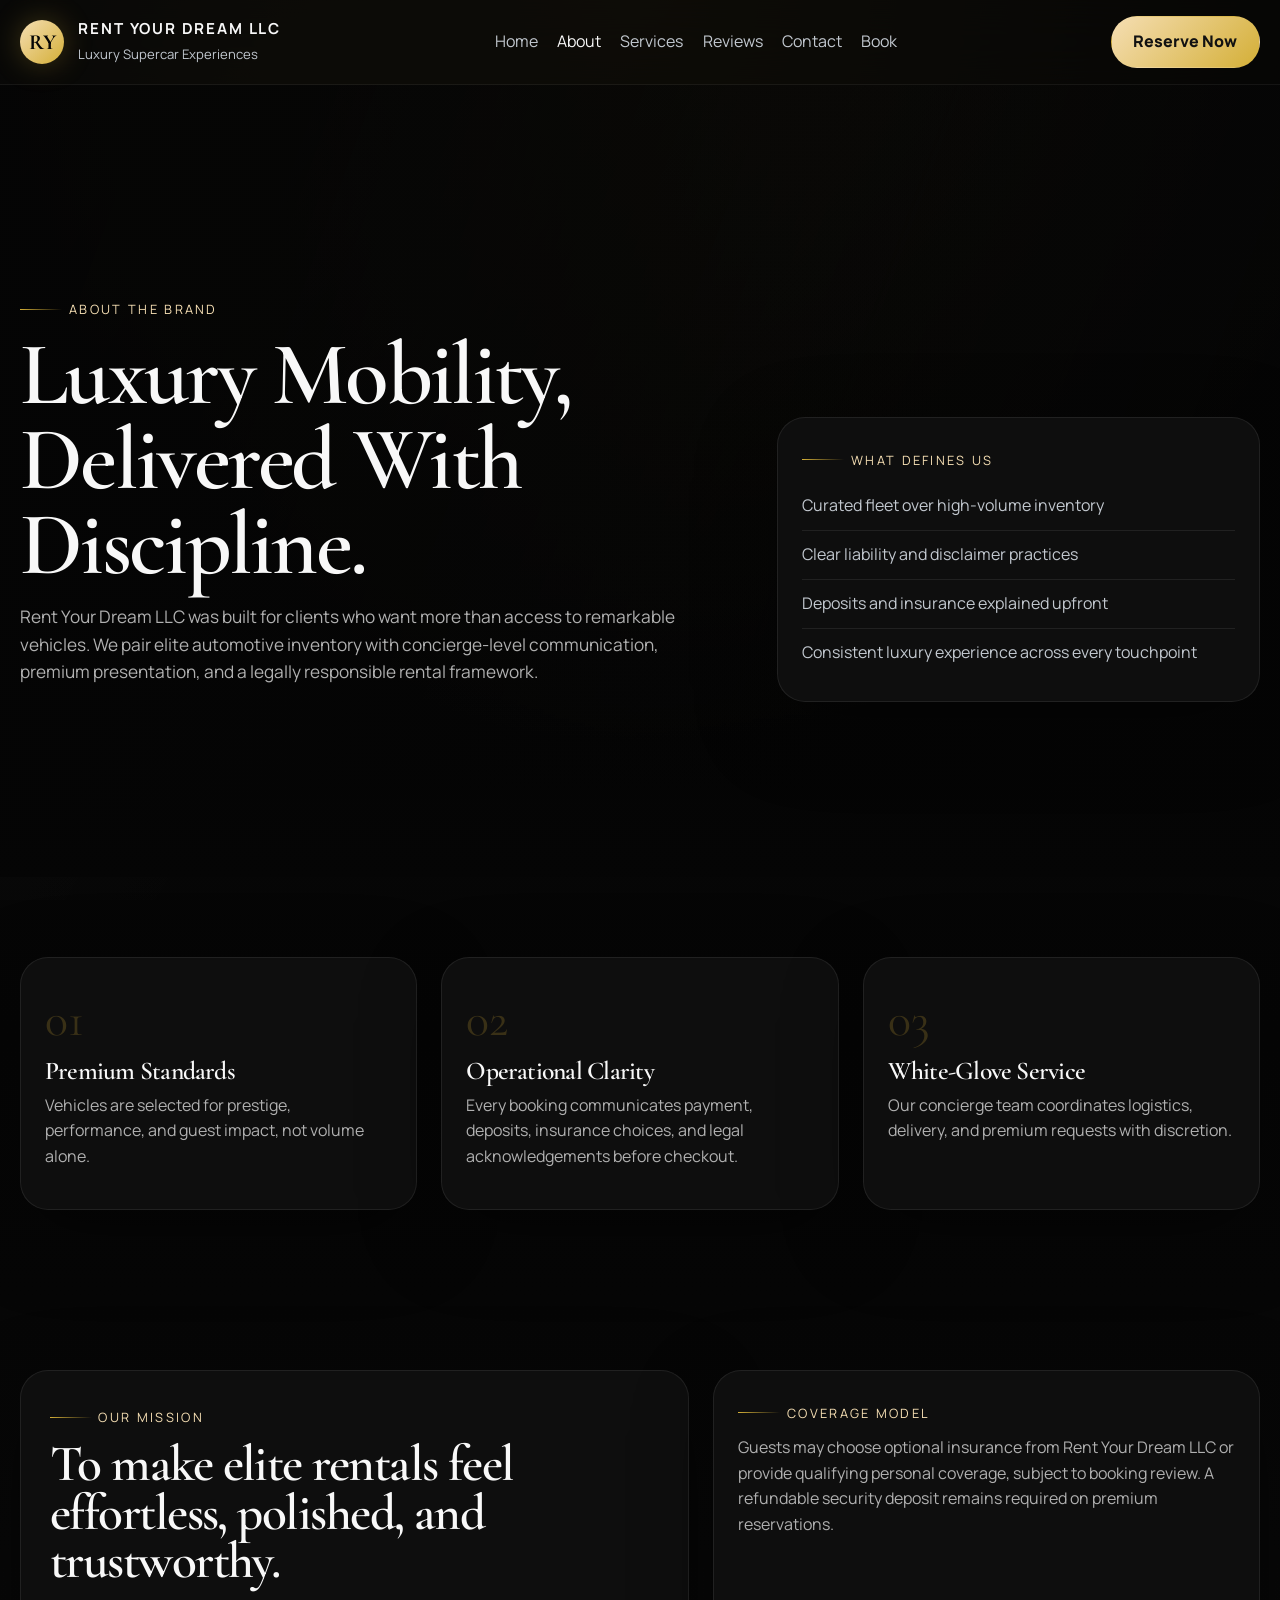
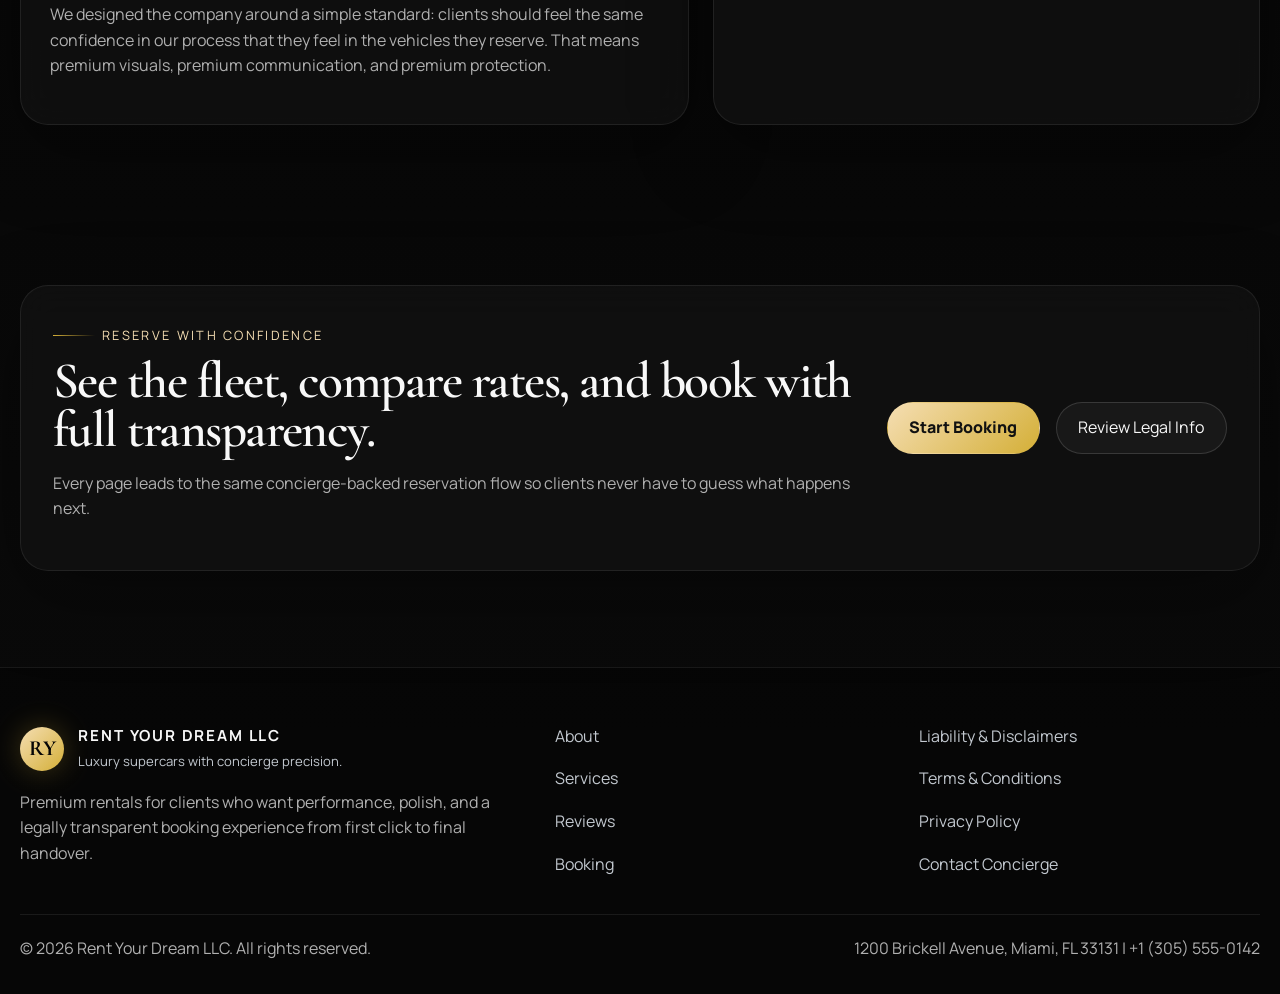
==== about.html @ 2380b27b "first" ====
<!DOCTYPE html>
<html lang="en">
  <head>
    <meta charset="UTF-8">
    <meta name="viewport" content="width=device-width, initial-scale=1.0">
    <title>About | Rent Your Dream LLC</title>
    <meta name="description" content="Learn how Rent Your Dream LLC delivers high-touch supercar rentals with concierge service, legal clarity, and a luxury-first client experience.">
    <link rel="canonical" href="https://rentyourdreamllc.com/about.html">
    <link rel="preconnect" href="https://fonts.googleapis.com">
    <link rel="preconnect" href="https://fonts.gstatic.com" crossorigin>
    <link href="https://fonts.googleapis.com/css2?family=Cormorant+Garamond:wght@500;600;700&family=Manrope:wght@400;500;600;700;800&display=swap" rel="stylesheet">
    <link rel="stylesheet" href="assets/css/styles.css">
  </head>
  <body data-page="about">
    <div class="site-shell">
      <header class="site-header">
        <div class="container nav-wrap">
          <a class="brand" href="index.html"><span class="brand-mark">RY</span><span class="brand-copy"><strong>Rent Your Dream LLC</strong><span>Luxury Supercar Experiences</span></span></a>
          <nav class="nav-links" aria-label="Primary">
            <a href="index.html" data-nav="home">Home</a>
            <a href="about.html" data-nav="about">About</a>
            <a href="services.html" data-nav="services">Services</a>
            <a href="reviews.html" data-nav="reviews">Reviews</a>
            <a href="contact.html" data-nav="contact">Contact</a>
            <a href="booking.html" data-nav="booking">Book</a>
          </nav>
          <div class="nav-cta"><a class="button button-primary" href="booking.html">Reserve Now</a></div>
        </div>
      </header>
      <main>
        <section class="hero" style="--hero-image: linear-gradient(110deg, rgba(5, 5, 5, 0.68), rgba(5, 5, 5, 0.5)), url('https://images.unsplash.com/photo-1494905998402-395d579af36f?auto=format&fit=crop&w=1600&q=80')">
          <div class="container hero-content">
            <div class="hero-grid">
              <div class="reveal">
                <p class="eyebrow">About The Brand</p>
                <h1>Luxury Mobility, Delivered With Discipline.</h1>
                <p class="lead">Rent Your Dream LLC was built for clients who want more than access to remarkable vehicles. We pair elite automotive inventory with concierge-level communication, premium presentation, and a legally responsible rental framework.</p>
              </div>
              <aside class="hero-panel reveal">
                <p class="eyebrow">What Defines Us</p>
                <ul class="check-list">
                  <li>Curated fleet over high-volume inventory</li>
                  <li>Clear liability and disclaimer practices</li>
                  <li>Deposits and insurance explained upfront</li>
                  <li>Consistent luxury experience across every touchpoint</li>
                </ul>
              </aside>
            </div>
          </div>
        </section>

        <section class="section">
          <div class="container grid-3">
            <article class="feature-card reveal">
              <div class="accent-number">01</div>
              <h3>Premium Standards</h3>
              <p>Vehicles are selected for prestige, performance, and guest impact, not volume alone.</p>
            </article>
            <article class="feature-card reveal">
              <div class="accent-number">02</div>
              <h3>Operational Clarity</h3>
              <p>Every booking communicates payment, deposits, insurance choices, and legal acknowledgements before checkout.</p>
            </article>
            <article class="feature-card reveal">
              <div class="accent-number">03</div>
              <h3>White-Glove Service</h3>
              <p>Our concierge team coordinates logistics, delivery, and premium requests with discretion.</p>
            </article>
          </div>
        </section>

        <section class="section">
          <div class="container split-layout">
            <div class="glass-card reveal" style="padding:1.8rem;">
              <p class="eyebrow">Our Mission</p>
              <h2>To make elite rentals feel effortless, polished, and trustworthy.</h2>
              <p>We designed the company around a simple standard: clients should feel the same confidence in our process that they feel in the vehicles they reserve. That means premium visuals, premium communication, and premium protection.</p>
            </div>
            <div class="info-card reveal">
              <p class="eyebrow">Coverage Model</p>
              <p>Guests may choose optional insurance from Rent Your Dream LLC or provide qualifying personal coverage, subject to booking review. A refundable security deposit remains required on premium reservations.</p>
            </div>
          </div>
        </section>

        <section class="section cta-section">
          <div class="container">
            <div class="cta-panel reveal">
              <div>
                <p class="eyebrow">Reserve With Confidence</p>
                <h2>See the fleet, compare rates, and book with full transparency.</h2>
                <p>Every page leads to the same concierge-backed reservation flow so clients never have to guess what happens next.</p>
              </div>
              <div class="cta-actions">
                <a class="button button-primary" href="booking.html">Start Booking</a>
                <a class="button button-secondary" href="legal.html">Review Legal Info</a>
              </div>
            </div>
          </div>
        </section>
      </main>
      <footer class="site-footer">
        <div class="container">
          <div class="footer-grid">
            <div><a class="brand" href="index.html"><span class="brand-mark">RY</span><span class="brand-copy"><strong>Rent Your Dream LLC</strong><span>Luxury supercars with concierge precision.</span></span></a><p style="margin-top:1rem;">Premium rentals for clients who want performance, polish, and a legally transparent booking experience from first click to final handover.</p></div>
            <div class="footer-links"><a href="about.html">About</a><a href="services.html">Services</a><a href="reviews.html">Reviews</a><a href="booking.html">Booking</a></div>
            <div class="footer-links"><a href="legal.html">Liability & Disclaimers</a><a href="terms.html">Terms & Conditions</a><a href="privacy.html">Privacy Policy</a><a href="contact.html">Contact Concierge</a></div>
          </div>
          <div class="footer-bottom"><span class="muted">© 2026 Rent Your Dream LLC. All rights reserved.</span><span class="muted">1200 Brickell Avenue, Miami, FL 33131 | +1 (305) 555-0142</span></div>
        </div>
      </footer>
    </div>
    <script src="assets/js/site.js"></script>
  </body>
</html>
---- assets/css/styles.css ----
:root {
  --bg: #050505;
  --bg-elevated: #101010;
  --panel: rgba(17, 17, 17, 0.88);
  --panel-strong: rgba(26, 26, 26, 0.96);
  --line: rgba(255, 255, 255, 0.1);
  --gold: #d4af37;
  --gold-soft: #f5deb3;
  --silver: #c2c8cf;
  --white: #f8f8f8;
  --muted: #b0b0b0;
  --success: #8fcf8f;
  --danger: #f28c8c;
  --shadow: 0 24px 80px rgba(0, 0, 0, 0.35);
  --radius-lg: 28px;
  --radius-md: 18px;
  --radius-sm: 12px;
  --max-width: 1240px;
  --transition: 220ms ease;
}

* {
  box-sizing: border-box;
}

html {
  scroll-behavior: smooth;
}

body {
  margin: 0;
  font-family: "Manrope", sans-serif;
  background:
    radial-gradient(circle at top, rgba(212, 175, 55, 0.16), transparent 28%),
    linear-gradient(180deg, #090909 0%, #050505 40%, #0b0b0b 100%);
  color: var(--white);
  line-height: 1.6;
}

body::before {
  content: "";
  position: fixed;
  inset: 0;
  pointer-events: none;
  background:
    linear-gradient(120deg, rgba(255, 255, 255, 0.03), transparent 40%),
    radial-gradient(circle at 20% 20%, rgba(212, 175, 55, 0.06), transparent 25%);
  mix-blend-mode: screen;
}

img {
  max-width: 100%;
  display: block;
}

a {
  color: inherit;
  text-decoration: none;
}

button,
input,
select,
textarea {
  font: inherit;
}

.site-shell {
  position: relative;
  z-index: 1;
}

.container {
  width: min(calc(100% - 2rem), var(--max-width));
  margin: 0 auto;
}

.section {
  padding: 5rem 0;
}

.section-header {
  margin-bottom: 2rem;
  max-width: 760px;
}

.eyebrow {
  display: inline-flex;
  gap: 0.45rem;
  align-items: center;
  color: var(--gold-soft);
  text-transform: uppercase;
  letter-spacing: 0.18em;
  font-size: 0.8rem;
  margin-bottom: 0.75rem;
}

.eyebrow::before {
  content: "";
  width: 42px;
  height: 1px;
  background: linear-gradient(90deg, var(--gold), transparent);
}

h1,
h2,
h3,
.display {
  font-family: "Cormorant Garamond", serif;
  font-weight: 600;
  letter-spacing: -0.03em;
  line-height: 0.95;
  margin: 0 0 1rem;
}

h1,
.display {
  font-size: clamp(3.4rem, 7vw, 6.6rem);
}

h2 {
  font-size: clamp(2.4rem, 4vw, 4rem);
}

h3 {
  font-size: clamp(1.5rem, 2vw, 2.1rem);
}

p {
  margin: 0 0 1rem;
  color: var(--muted);
}

.lead {
  font-size: 1.08rem;
  max-width: 700px;
}

.pill {
  display: inline-flex;
  align-items: center;
  gap: 0.5rem;
  padding: 0.75rem 1rem;
  border-radius: 999px;
  background: rgba(255, 255, 255, 0.04);
  border: 1px solid var(--line);
  color: var(--silver);
}

.site-header {
  position: sticky;
  top: 0;
  z-index: 50;
  backdrop-filter: blur(20px);
  background: rgba(5, 5, 5, 0.74);
  border-bottom: 1px solid rgba(255, 255, 255, 0.06);
}

.nav-wrap {
  min-height: 84px;
  display: flex;
  align-items: center;
  justify-content: space-between;
  gap: 1.5rem;
}

.brand {
  display: flex;
  align-items: center;
  gap: 0.9rem;
}

.brand-mark {
  width: 44px;
  height: 44px;
  border-radius: 50%;
  display: grid;
  place-items: center;
  color: var(--bg);
  background: linear-gradient(135deg, var(--gold-soft), var(--gold));
  box-shadow: 0 0 30px rgba(212, 175, 55, 0.28);
  font-family: "Cormorant Garamond", serif;
  font-size: 1.35rem;
  font-weight: 700;
}

.brand-copy strong {
  display: block;
  font-size: 0.95rem;
  letter-spacing: 0.12em;
  text-transform: uppercase;
}

.brand-copy span {
  color: var(--silver);
  font-size: 0.82rem;
}

.nav-links {
  display: flex;
  align-items: center;
  gap: 1.2rem;
  flex-wrap: wrap;
}

.nav-links a {
  color: var(--silver);
  transition: color var(--transition);
}

.nav-links a:hover,
.nav-links a.active {
  color: var(--white);
}

.nav-cta {
  display: inline-flex;
  align-items: center;
  gap: 0.7rem;
}

.button {
  display: inline-flex;
  align-items: center;
  justify-content: center;
  gap: 0.65rem;
  min-height: 52px;
  padding: 0 1.35rem;
  border-radius: 999px;
  border: 1px solid transparent;
  cursor: pointer;
  transition:
    transform var(--transition),
    border-color var(--transition),
    background var(--transition),
    color var(--transition);
}

.button:hover {
  transform: translateY(-2px);
}

.button-primary {
  background: linear-gradient(135deg, var(--gold-soft), var(--gold));
  color: #111;
  font-weight: 800;
}

.button-secondary {
  background: rgba(255, 255, 255, 0.04);
  color: var(--white);
  border-color: rgba(255, 255, 255, 0.14);
}

.button-text {
  min-height: auto;
  padding: 0;
  color: var(--gold-soft);
  background: transparent;
}

.hero {
  position: relative;
  min-height: 88vh;
  display: flex;
  align-items: center;
  overflow: hidden;
}

.hero::before {
  content: "";
  position: absolute;
  inset: 0;
  background:
    linear-gradient(110deg, rgba(5, 5, 5, 0.88) 20%, rgba(5, 5, 5, 0.58) 55%, rgba(5, 5, 5, 0.88) 100%),
    var(--hero-image, linear-gradient(135deg, #191919, #090909));
  background-size: cover;
  background-position: center;
}

.hero::after {
  content: "";
  position: absolute;
  inset: auto 0 0;
  height: 180px;
  background: linear-gradient(180deg, transparent, rgba(5, 5, 5, 0.96));
}

.hero-content {
  position: relative;
  z-index: 1;
  padding: 8rem 0 6rem;
}

.hero-grid {
  display: grid;
  grid-template-columns: minmax(0, 1.2fr) minmax(340px, 0.8fr);
  gap: 2rem;
  align-items: end;
}

.hero-panel,
.glass-card,
.feature-card,
.car-card,
.info-card,
.cta-panel,
.contact-card,
.legal-card,
.review-card,
.pricing-card,
.calendar-card,
.detail-sidebar {
  background: var(--panel);
  border: 1px solid rgba(255, 255, 255, 0.08);
  border-radius: var(--radius-lg);
  box-shadow: var(--shadow);
  backdrop-filter: blur(18px);
}

.hero-panel {
  padding: 1.5rem;
}

.hero-stats {
  display: grid;
  grid-template-columns: repeat(3, minmax(0, 1fr));
  gap: 1rem;
}

.hero-stat strong {
  display: block;
  font-size: 1.7rem;
  color: var(--gold-soft);
}

.hero-stat span {
  color: var(--silver);
  font-size: 0.9rem;
}

.grid-2,
.grid-3,
.grid-4 {
  display: grid;
  gap: 1.5rem;
}

.grid-2 {
  grid-template-columns: repeat(2, minmax(0, 1fr));
}

.grid-3 {
  grid-template-columns: repeat(3, minmax(0, 1fr));
}

.grid-4 {
  grid-template-columns: repeat(4, minmax(0, 1fr));
}

.feature-card,
.info-card,
.contact-card,
.legal-card,
.review-card,
.pricing-card,
.calendar-card,
.detail-sidebar {
  padding: 1.5rem;
}

.feature-card h3,
.review-card h3,
.pricing-card h3 {
  margin-bottom: 0.6rem;
}

.feature-list,
.check-list,
.legal-list,
.detail-list {
  list-style: none;
  padding: 0;
  margin: 0;
}

.feature-list li,
.check-list li,
.legal-list li,
.detail-list li {
  padding: 0.7rem 0;
  border-bottom: 1px solid rgba(255, 255, 255, 0.08);
  color: var(--silver);
}

.feature-list li:last-child,
.check-list li:last-child,
.legal-list li:last-child,
.detail-list li:last-child {
  border-bottom: 0;
}

.accent-number {
  font-size: 3rem;
  font-family: "Cormorant Garamond", serif;
  color: rgba(212, 175, 55, 0.22);
}

.car-grid,
.review-grid,
.legal-grid,
.pricing-grid {
  display: grid;
  grid-template-columns: repeat(auto-fit, minmax(260px, 1fr));
  gap: 1.5rem;
}

.car-card {
  overflow: hidden;
  cursor: pointer;
  transition:
    transform var(--transition),
    border-color var(--transition);
}

.car-card:hover {
  transform: translateY(-5px);
  border-color: rgba(212, 175, 55, 0.32);
}

.car-card-image {
  aspect-ratio: 16 / 10;
  background-size: cover;
  background-position: center;
}

.car-card-body {
  padding: 1.5rem;
}

.car-meta {
  display: flex;
  flex-wrap: wrap;
  gap: 0.7rem;
  margin-bottom: 1rem;
}

.meta-chip {
  padding: 0.45rem 0.75rem;
  border-radius: 999px;
  background: rgba(255, 255, 255, 0.05);
  border: 1px solid rgba(255, 255, 255, 0.06);
  color: var(--silver);
  font-size: 0.9rem;
}

.price-line {
  display: flex;
  align-items: end;
  justify-content: space-between;
  gap: 1rem;
  margin: 1rem 0;
}

.price-line strong {
  font-size: 1.7rem;
  color: var(--gold-soft);
}

.filters {
  display: flex;
  flex-wrap: wrap;
  gap: 1rem;
  margin: 2rem 0;
}

.filters select,
.filters input,
.form-grid input,
.form-grid select,
.form-grid textarea {
  width: 100%;
  min-height: 54px;
  padding: 0.9rem 1rem;
  border-radius: 16px;
  border: 1px solid rgba(255, 255, 255, 0.1);
  background: rgba(255, 255, 255, 0.05);
  color: var(--white);
}

.form-grid textarea {
  min-height: 140px;
  resize: vertical;
}

.filters > * {
  flex: 1 1 180px;
}

.cta-section {
  padding-bottom: 6rem;
}

.cta-panel {
  padding: 2rem;
  display: grid;
  gap: 1.5rem;
  grid-template-columns: minmax(0, 1.2fr) auto;
  align-items: center;
}

.cta-actions {
  display: flex;
  gap: 1rem;
  flex-wrap: wrap;
}

.split-layout {
  display: grid;
  grid-template-columns: minmax(0, 1.1fr) minmax(320px, 0.9fr);
  gap: 1.5rem;
}

.calendar {
  display: grid;
  grid-template-columns: repeat(7, minmax(0, 1fr));
  gap: 0.55rem;
}

.calendar-day,
.calendar-head {
  text-align: center;
  padding: 0.7rem 0.35rem;
  border-radius: 12px;
  font-size: 0.95rem;
}

.calendar-head {
  color: var(--silver);
  background: rgba(255, 255, 255, 0.04);
}

.calendar-day {
  border: 1px solid rgba(255, 255, 255, 0.05);
  background: rgba(255, 255, 255, 0.025);
}

.calendar-day.booked {
  background: rgba(242, 140, 140, 0.12);
  color: var(--danger);
  border-color: rgba(242, 140, 140, 0.25);
}

.calendar-day.available {
  background: rgba(143, 207, 143, 0.1);
  color: var(--success);
  border-color: rgba(143, 207, 143, 0.2);
}

.booking-summary {
  display: grid;
  gap: 0.8rem;
  margin-top: 1.5rem;
}

.summary-row {
  display: flex;
  justify-content: space-between;
  gap: 1rem;
  color: var(--silver);
}

.summary-row.total {
  padding-top: 0.8rem;
  border-top: 1px solid rgba(255, 255, 255, 0.08);
  color: var(--white);
  font-weight: 700;
}

.checkbox-wrap {
  display: flex;
  gap: 0.9rem;
  align-items: flex-start;
  padding: 1rem;
  border-radius: 16px;
  background: rgba(255, 255, 255, 0.04);
  border: 1px solid rgba(255, 255, 255, 0.08);
}

.checkbox-wrap input {
  width: 20px;
  height: 20px;
  margin-top: 0.15rem;
}

.site-footer {
  padding: 3.5rem 0 2rem;
  border-top: 1px solid rgba(255, 255, 255, 0.08);
  background: rgba(0, 0, 0, 0.4);
}

.footer-grid {
  display: grid;
  grid-template-columns: 1.2fr 0.8fr 0.8fr;
  gap: 1.5rem;
}

.footer-links {
  display: grid;
  gap: 0.75rem;
}

.footer-links a {
  color: var(--silver);
}

.footer-links a:hover {
  color: var(--white);
}

.footer-bottom {
  margin-top: 2rem;
  padding-top: 1.3rem;
  border-top: 1px solid rgba(255, 255, 255, 0.08);
  display: flex;
  justify-content: space-between;
  gap: 1rem;
  flex-wrap: wrap;
}

.muted {
  color: var(--muted);
}

.reveal {
  opacity: 0;
  transform: translateY(28px);
  transition:
    opacity 600ms ease,
    transform 600ms ease;
}

.reveal.is-visible {
  opacity: 1;
  transform: translateY(0);
}

.center {
  text-align: center;
}

.sr-only {
  position: absolute;
  width: 1px;
  height: 1px;
  padding: 0;
  margin: -1px;
  overflow: hidden;
  clip: rect(0, 0, 0, 0);
  white-space: nowrap;
  border: 0;
}

@media (max-width: 980px) {
  .hero-grid,
  .split-layout,
  .cta-panel,
  .footer-grid,
  .grid-2,
  .grid-3,
  .grid-4 {
    grid-template-columns: 1fr;
  }

  .hero {
    min-height: auto;
  }

  .hero-content {
    padding-top: 6.5rem;
  }

  .nav-wrap {
    flex-wrap: wrap;
    padding: 1rem 0;
  }

  .nav-links,
  .nav-cta {
    width: 100%;
  }

  .nav-links {
    justify-content: space-between;
  }
}

@media (max-width: 720px) {
  .hero-stats {
    grid-template-columns: 1fr;
  }

  .cta-actions,
  .price-line,
  .footer-bottom {
    flex-direction: column;
    align-items: flex-start;
  }

  .section {
    padding: 4rem 0;
  }

  .container {
    width: min(calc(100% - 1.25rem), var(--max-width));
  }
}
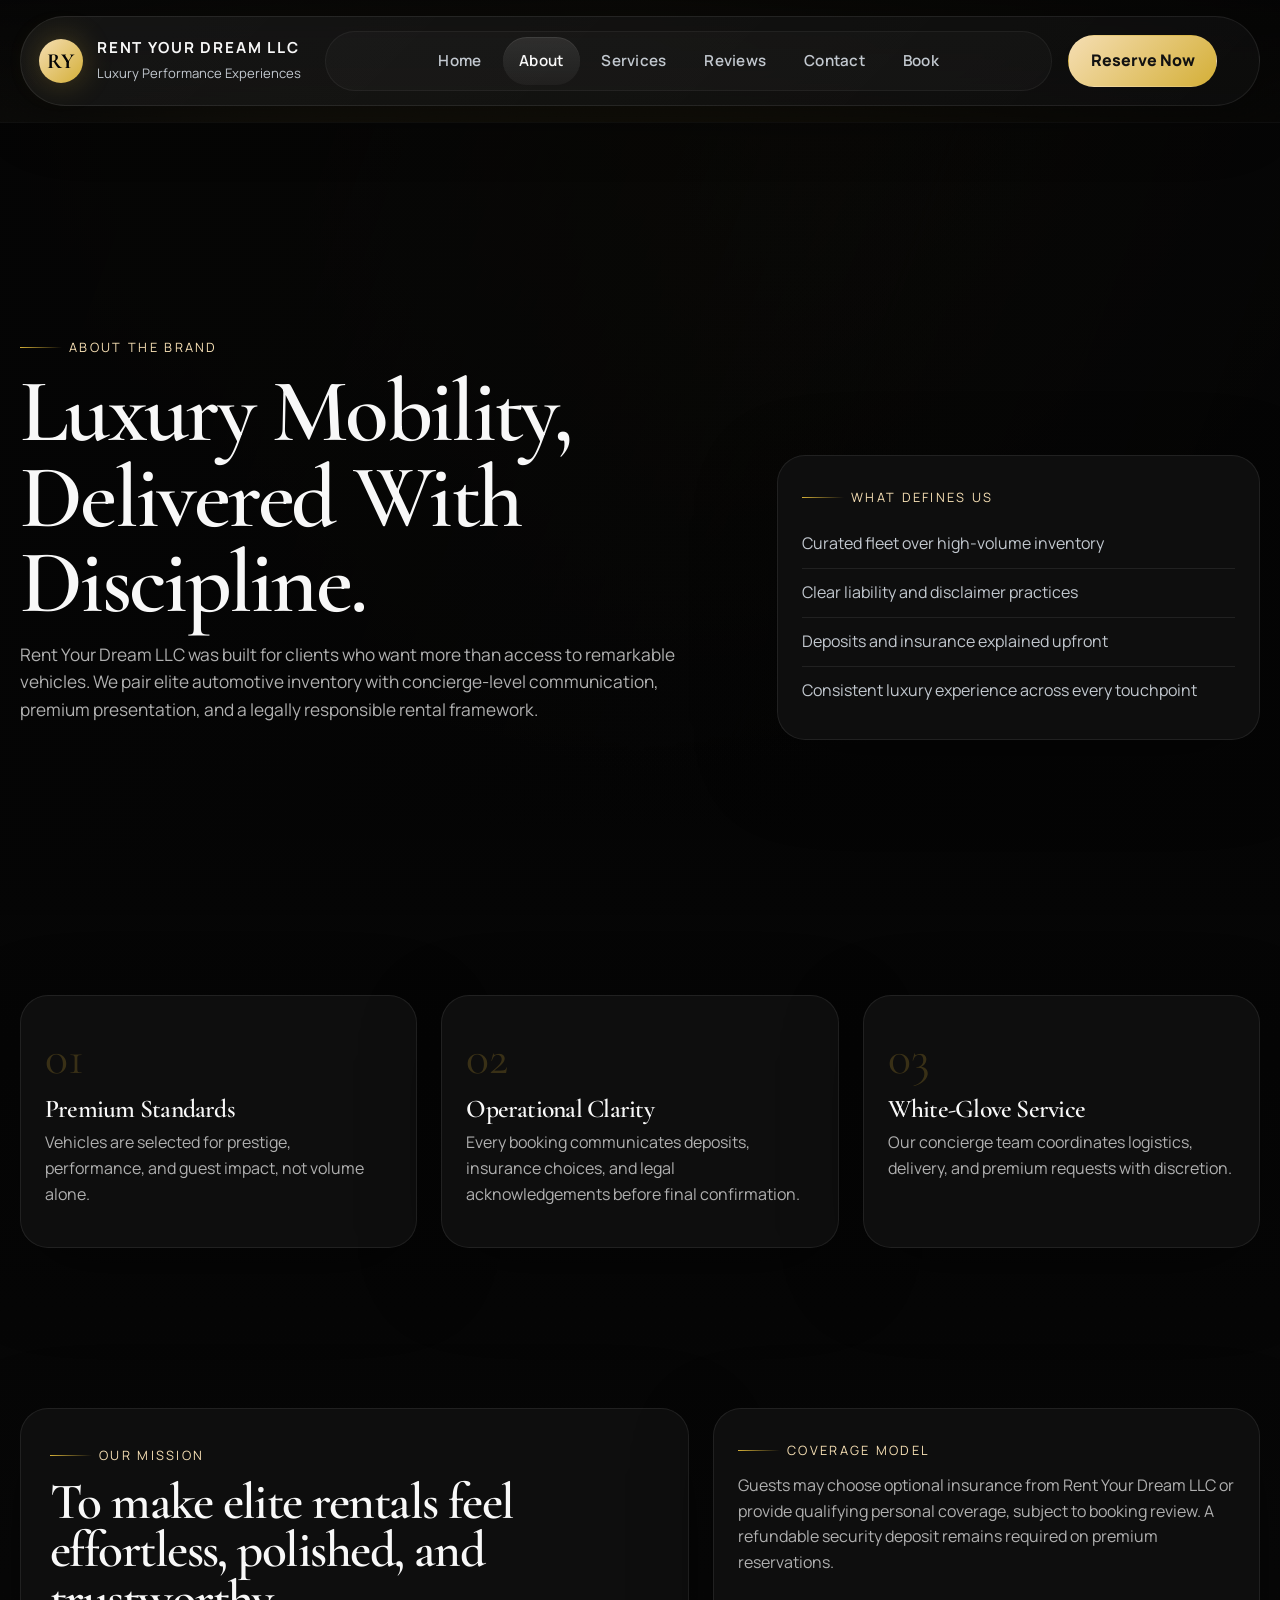
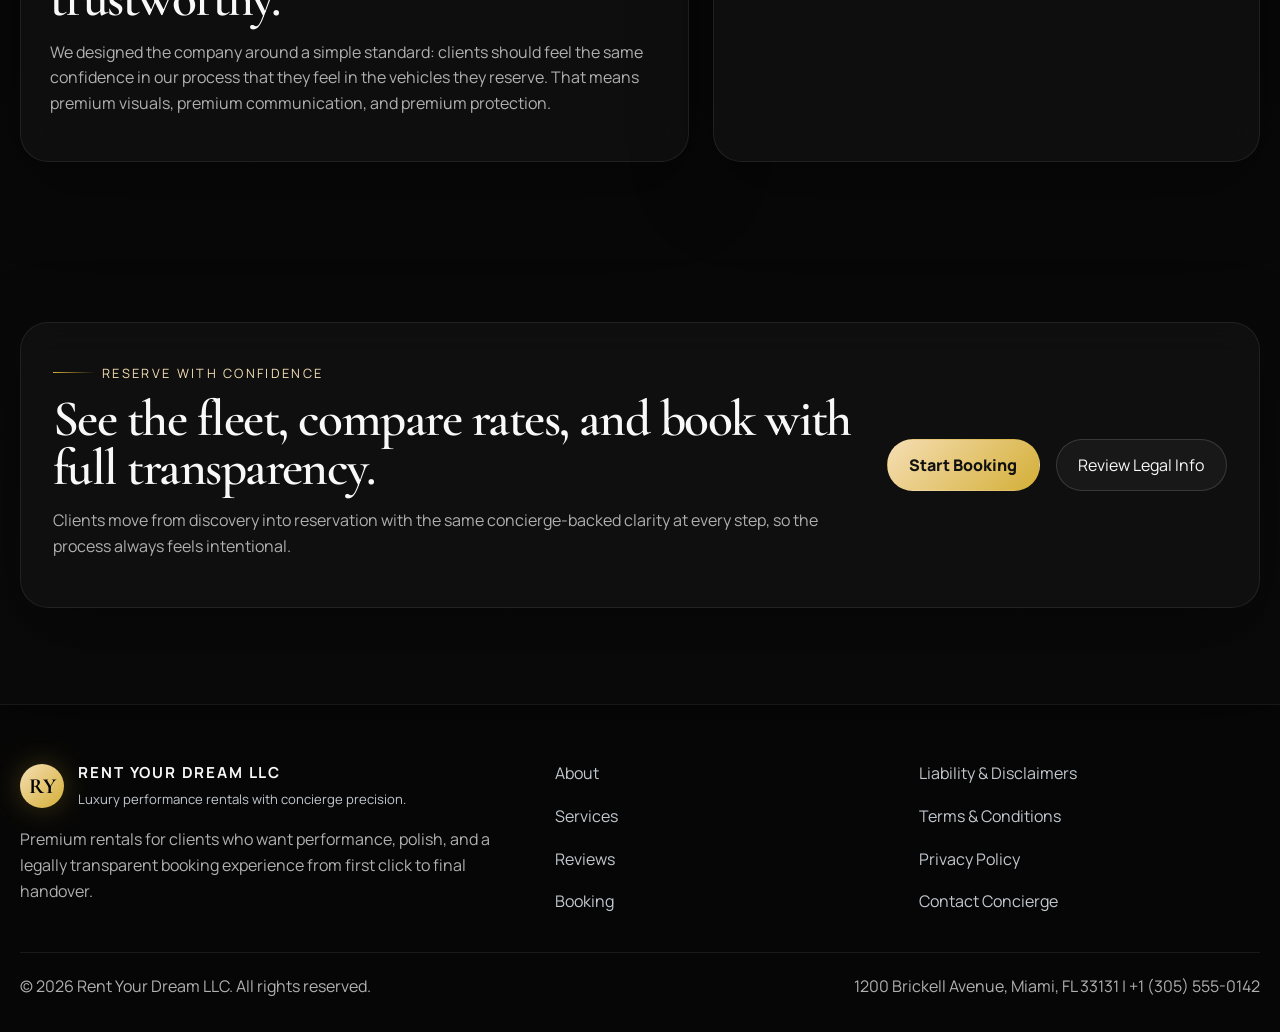
==== commit 56923d61: "Polish the client-ready booking experience Make the availability calendar the source of truth for re" ====
--- a/about.html
+++ b/about.html
@@ -4,7 +4,7 @@
     <meta charset="UTF-8">
     <meta name="viewport" content="width=device-width, initial-scale=1.0">
     <title>About | Rent Your Dream LLC</title>
-    <meta name="description" content="Learn how Rent Your Dream LLC delivers high-touch supercar rentals with concierge service, legal clarity, and a luxury-first client experience.">
+    <meta name="description" content="Learn how Rent Your Dream LLC delivers high-touch performance car rentals with concierge service, legal clarity, and a luxury-first client experience.">
     <link rel="canonical" href="https://rentyourdreamllc.com/about.html">
     <link rel="preconnect" href="https://fonts.googleapis.com">
     <link rel="preconnect" href="https://fonts.gstatic.com" crossorigin>
@@ -15,7 +15,7 @@
     <div class="site-shell">
       <header class="site-header">
         <div class="container nav-wrap">
-          <a class="brand" href="index.html"><span class="brand-mark">RY</span><span class="brand-copy"><strong>Rent Your Dream LLC</strong><span>Luxury Supercar Experiences</span></span></a>
+          <a class="brand" href="index.html"><span class="brand-mark">RY</span><span class="brand-copy"><strong>Rent Your Dream LLC</strong><span>Luxury Performance Experiences</span></span></a>
           <nav class="nav-links" aria-label="Primary">
             <a href="index.html" data-nav="home">Home</a>
             <a href="about.html" data-nav="about">About</a>
@@ -59,7 +59,7 @@
             <article class="feature-card reveal">
               <div class="accent-number">02</div>
               <h3>Operational Clarity</h3>
-              <p>Every booking communicates payment, deposits, insurance choices, and legal acknowledgements before checkout.</p>
+              <p>Every booking communicates deposits, insurance choices, and legal acknowledgements before final confirmation.</p>
             </article>
             <article class="feature-card reveal">
               <div class="accent-number">03</div>
@@ -89,7 +89,7 @@
               <div>
                 <p class="eyebrow">Reserve With Confidence</p>
                 <h2>See the fleet, compare rates, and book with full transparency.</h2>
-                <p>Every page leads to the same concierge-backed reservation flow so clients never have to guess what happens next.</p>
+                <p>Clients move from discovery into reservation with the same concierge-backed clarity at every step, so the process always feels intentional.</p>
               </div>
               <div class="cta-actions">
                 <a class="button button-primary" href="booking.html">Start Booking</a>
@@ -102,7 +102,7 @@
       <footer class="site-footer">
         <div class="container">
           <div class="footer-grid">
-            <div><a class="brand" href="index.html"><span class="brand-mark">RY</span><span class="brand-copy"><strong>Rent Your Dream LLC</strong><span>Luxury supercars with concierge precision.</span></span></a><p style="margin-top:1rem;">Premium rentals for clients who want performance, polish, and a legally transparent booking experience from first click to final handover.</p></div>
+            <div><a class="brand" href="index.html"><span class="brand-mark">RY</span><span class="brand-copy"><strong>Rent Your Dream LLC</strong><span>Luxury performance rentals with concierge precision.</span></span></a><p style="margin-top:1rem;">Premium rentals for clients who want performance, polish, and a legally transparent booking experience from first click to final handover.</p></div>
             <div class="footer-links"><a href="about.html">About</a><a href="services.html">Services</a><a href="reviews.html">Reviews</a><a href="booking.html">Booking</a></div>
             <div class="footer-links"><a href="legal.html">Liability & Disclaimers</a><a href="terms.html">Terms & Conditions</a><a href="privacy.html">Privacy Policy</a><a href="contact.html">Contact Concierge</a></div>
           </div>
@@ -112,4 +112,4 @@
     </div>
     <script src="assets/js/site.js"></script>
   </body>
-</html>+</html>
--- a/assets/css/styles.css
+++ b/assets/css/styles.css
@@ -27,6 +27,10 @@
   scroll-behavior: smooth;
 }
 
+#booking-form {
+  scroll-margin-top: 9rem;
+}
+
 body {
   margin: 0;
   font-family: "Manrope", sans-serif;
@@ -35,6 +39,10 @@
     linear-gradient(180deg, #090909 0%, #050505 40%, #0b0b0b 100%);
   color: var(--white);
   line-height: 1.6;
+}
+
+body.nav-open {
+  overflow: hidden;
 }
 
 body::before {
@@ -65,6 +73,15 @@
   font: inherit;
 }
 
+a:focus-visible,
+button:focus-visible,
+input:focus-visible,
+select:focus-visible,
+textarea:focus-visible {
+  outline: 2px solid rgba(212, 175, 55, 0.9);
+  outline-offset: 3px;
+}
+
 .site-shell {
   position: relative;
   z-index: 1;
@@ -151,17 +168,25 @@
   position: sticky;
   top: 0;
   z-index: 50;
-  backdrop-filter: blur(20px);
-  background: rgba(5, 5, 5, 0.74);
-  border-bottom: 1px solid rgba(255, 255, 255, 0.06);
+  padding: 1rem 0;
+  backdrop-filter: blur(24px);
+  background: linear-gradient(180deg, rgba(5, 5, 5, 0.88), rgba(5, 5, 5, 0.58));
+  border-bottom: 1px solid rgba(255, 255, 255, 0.04);
 }
 
 .nav-wrap {
   min-height: 84px;
-  display: flex;
-  align-items: center;
-  justify-content: space-between;
+  display: grid;
+  grid-template-columns: auto minmax(0, 1fr) auto;
+  align-items: center;
   gap: 1.5rem;
+  padding: 0.85rem 1.1rem;
+  border: 1px solid rgba(255, 255, 255, 0.08);
+  border-radius: 999px;
+  background:
+    linear-gradient(135deg, rgba(255, 255, 255, 0.05), rgba(255, 255, 255, 0.02)),
+    rgba(9, 9, 9, 0.72);
+  box-shadow: 0 18px 55px rgba(0, 0, 0, 0.32);
 }
 
 .brand {
@@ -196,27 +221,104 @@
   font-size: 0.82rem;
 }
 
+.nav-panel {
+  display: flex;
+  align-items: center;
+  justify-content: flex-end;
+  gap: 1rem;
+  min-width: 0;
+}
+
 .nav-links {
   display: flex;
   align-items: center;
-  gap: 1.2rem;
-  flex-wrap: wrap;
+  justify-content: center;
+  gap: 0.35rem;
+  flex: 1;
+  min-width: 0;
+  padding: 0.35rem;
+  border: 1px solid rgba(255, 255, 255, 0.05);
+  border-radius: 999px;
+  background: rgba(255, 255, 255, 0.025);
 }
 
 .nav-links a {
   color: var(--silver);
-  transition: color var(--transition);
+  padding: 0.72rem 1rem;
+  border-radius: 999px;
+  font-size: 0.95rem;
+  font-weight: 600;
+  letter-spacing: 0.02em;
+  transition:
+    color var(--transition),
+    background var(--transition),
+    box-shadow var(--transition),
+    transform var(--transition);
 }
 
 .nav-links a:hover,
 .nav-links a.active {
   color: var(--white);
+  background: linear-gradient(180deg, rgba(255, 255, 255, 0.1), rgba(255, 255, 255, 0.04));
+  box-shadow: inset 0 1px 0 rgba(255, 255, 255, 0.08);
+}
+
+.nav-links a:hover {
+  transform: translateY(-1px);
 }
 
 .nav-cta {
   display: inline-flex;
   align-items: center;
   gap: 0.7rem;
+}
+
+.nav-toggle {
+  display: none;
+  align-items: center;
+  justify-content: center;
+  width: 52px;
+  height: 52px;
+  padding: 0;
+  border: 1px solid rgba(255, 255, 255, 0.1);
+  border-radius: 50%;
+  background: rgba(255, 255, 255, 0.04);
+  color: var(--white);
+  cursor: pointer;
+  transition:
+    background var(--transition),
+    border-color var(--transition),
+    transform var(--transition);
+}
+
+.nav-toggle:hover {
+  background: rgba(255, 255, 255, 0.08);
+  transform: translateY(-1px);
+}
+
+.nav-toggle-bar {
+  width: 18px;
+  height: 1.5px;
+  border-radius: 999px;
+  background: currentColor;
+  transition: transform var(--transition), opacity var(--transition);
+}
+
+.nav-toggle-icon {
+  display: grid;
+  gap: 5px;
+}
+
+.nav-wrap.menu-open .nav-toggle-bar:nth-child(1) {
+  transform: translateY(6.5px) rotate(45deg);
+}
+
+.nav-wrap.menu-open .nav-toggle-bar:nth-child(2) {
+  opacity: 0;
+}
+
+.nav-wrap.menu-open .nav-toggle-bar:nth-child(3) {
+  transform: translateY(-6.5px) rotate(-45deg);
 }
 
 .button {
@@ -486,6 +588,20 @@
   border: 1px solid rgba(255, 255, 255, 0.1);
   background: rgba(255, 255, 255, 0.05);
   color: var(--white);
+  transition:
+    border-color var(--transition),
+    box-shadow var(--transition),
+    background var(--transition);
+}
+
+.filters select:focus,
+.filters input:focus,
+.form-grid input:focus,
+.form-grid select:focus,
+.form-grid textarea:focus {
+  border-color: rgba(212, 175, 55, 0.35);
+  box-shadow: 0 0 0 4px rgba(212, 175, 55, 0.08);
+  background: rgba(255, 255, 255, 0.06);
 }
 
 .form-grid textarea {
@@ -495,6 +611,71 @@
 
 .filters > * {
   flex: 1 1 180px;
+}
+
+.field-label {
+  display: block;
+  margin-bottom: 0.45rem;
+  color: var(--silver);
+  font-size: 0.92rem;
+  font-weight: 600;
+}
+
+.form-note,
+.calendar-feedback {
+  margin: 0;
+  color: var(--silver);
+}
+
+.booking-calendar-shell {
+  display: grid;
+  gap: 1rem;
+  margin-bottom: 1.5rem;
+  padding: 1.25rem;
+  border-radius: 24px;
+  border: 1px solid rgba(255, 255, 255, 0.08);
+  background: rgba(255, 255, 255, 0.03);
+}
+
+.calendar-legend {
+  display: flex;
+  flex-wrap: wrap;
+  gap: 0.75rem;
+}
+
+.calendar-legend span {
+  display: inline-flex;
+  align-items: center;
+  gap: 0.5rem;
+  color: var(--silver);
+  font-size: 0.9rem;
+}
+
+.calendar-swatch {
+  width: 12px;
+  height: 12px;
+  border-radius: 999px;
+  border: 1px solid transparent;
+}
+
+.calendar-swatch.available {
+  background: rgba(143, 207, 143, 0.25);
+  border-color: rgba(143, 207, 143, 0.38);
+}
+
+.calendar-swatch.selected {
+  background: rgba(212, 175, 55, 0.32);
+  border-color: rgba(212, 175, 55, 0.5);
+}
+
+.calendar-swatch.booked {
+  background: rgba(242, 140, 140, 0.18);
+  border-color: rgba(242, 140, 140, 0.28);
+}
+
+.calendar-swatch.closed {
+  background: rgba(255, 255, 255, 0.08);
+  border-color: rgba(255, 255, 255, 0.12);
 }
 
 .cta-section {
@@ -543,6 +724,13 @@
 .calendar-day {
   border: 1px solid rgba(255, 255, 255, 0.05);
   background: rgba(255, 255, 255, 0.025);
+  cursor: default;
+  transition:
+    transform var(--transition),
+    border-color var(--transition),
+    background var(--transition),
+    color var(--transition),
+    box-shadow var(--transition);
 }
 
 .calendar-day.booked {
@@ -551,10 +739,78 @@
   border-color: rgba(242, 140, 140, 0.25);
 }
 
+.calendar-day.closed {
+  background: rgba(255, 255, 255, 0.03);
+  color: var(--muted);
+  border-color: rgba(255, 255, 255, 0.06);
+}
+
 .calendar-day.available {
   background: rgba(143, 207, 143, 0.1);
   color: var(--success);
   border-color: rgba(143, 207, 143, 0.2);
+}
+
+.calendar-day.is-selectable {
+  cursor: pointer;
+}
+
+.calendar-day.is-selectable:hover {
+  transform: translateY(-1px);
+  border-color: rgba(212, 175, 55, 0.3);
+  box-shadow: inset 0 1px 0 rgba(255, 255, 255, 0.06);
+}
+
+.calendar-day.in-range {
+  background: rgba(212, 175, 55, 0.12);
+  color: var(--gold-soft);
+  border-color: rgba(212, 175, 55, 0.22);
+}
+
+.calendar-day.selected,
+.calendar-day.range-start,
+.calendar-day.range-end {
+  background: linear-gradient(180deg, rgba(212, 175, 55, 0.3), rgba(212, 175, 55, 0.16));
+  color: var(--white);
+  border-color: rgba(212, 175, 55, 0.45);
+  box-shadow: 0 10px 30px rgba(0, 0, 0, 0.18);
+}
+
+.calendar-day:disabled {
+  opacity: 1;
+}
+
+.calendar-spacer {
+  visibility: hidden;
+}
+
+.form-grid input[readonly] {
+  cursor: pointer;
+  border-color: rgba(212, 175, 55, 0.16);
+}
+
+.form-status {
+  display: none;
+  margin-top: 1rem;
+  padding: 1rem 1.1rem;
+  border-radius: 16px;
+  border: 1px solid rgba(255, 255, 255, 0.08);
+}
+
+.form-status.is-visible {
+  display: block;
+}
+
+.form-status.is-success {
+  background: rgba(143, 207, 143, 0.1);
+  border-color: rgba(143, 207, 143, 0.24);
+  color: #dff5df;
+}
+
+.form-status.is-error {
+  background: rgba(242, 140, 140, 0.1);
+  border-color: rgba(242, 140, 140, 0.24);
+  color: #ffd6d6;
 }
 
 .booking-summary {
@@ -677,25 +933,79 @@
   }
 
   .hero-content {
-    padding-top: 6.5rem;
+    padding-top: 5.5rem;
   }
 
   .nav-wrap {
-    flex-wrap: wrap;
-    padding: 1rem 0;
-  }
-
-  .nav-links,
+    grid-template-columns: auto auto;
+    justify-content: space-between;
+    padding: 0.85rem 0.9rem;
+    border-radius: 28px;
+  }
+
+  .nav-toggle {
+    display: inline-flex;
+  }
+
+  .nav-panel {
+    grid-column: 1 / -1;
+    width: 100%;
+    order: 3;
+    display: grid;
+    gap: 1rem;
+    padding-top: 0.35rem;
+  }
+
+  .nav-panel[hidden] {
+    display: none;
+  }
+
+  .nav-links {
+    flex-direction: column;
+    align-items: stretch;
+    justify-content: flex-start;
+    padding: 0.5rem;
+    border-radius: 24px;
+    background: rgba(255, 255, 255, 0.03);
+  }
+
+  .nav-links a {
+    width: 100%;
+    justify-content: space-between;
+    padding: 0.95rem 1rem;
+  }
+
   .nav-cta {
     width: 100%;
   }
 
-  .nav-links {
-    justify-content: space-between;
+  .nav-cta .button {
+    width: 100%;
+  }
+}
+
+@media (max-width: 1120px) {
+  .brand-copy span {
+    display: none;
+  }
+
+  .nav-links a {
+    padding: 0.68rem 0.85rem;
+    font-size: 0.9rem;
   }
 }
 
 @media (max-width: 720px) {
+  .calendar {
+    gap: 0.35rem;
+  }
+
+  .calendar-day,
+  .calendar-head {
+    padding: 0.65rem 0.2rem;
+    font-size: 0.82rem;
+  }
+
   .hero-stats {
     grid-template-columns: 1fr;
   }
@@ -714,4 +1024,12 @@
   .container {
     width: min(calc(100% - 1.25rem), var(--max-width));
   }
-}+
+  .site-header {
+    padding: 0.75rem 0;
+  }
+
+  .brand-copy span {
+    font-size: 0.76rem;
+  }
+}
